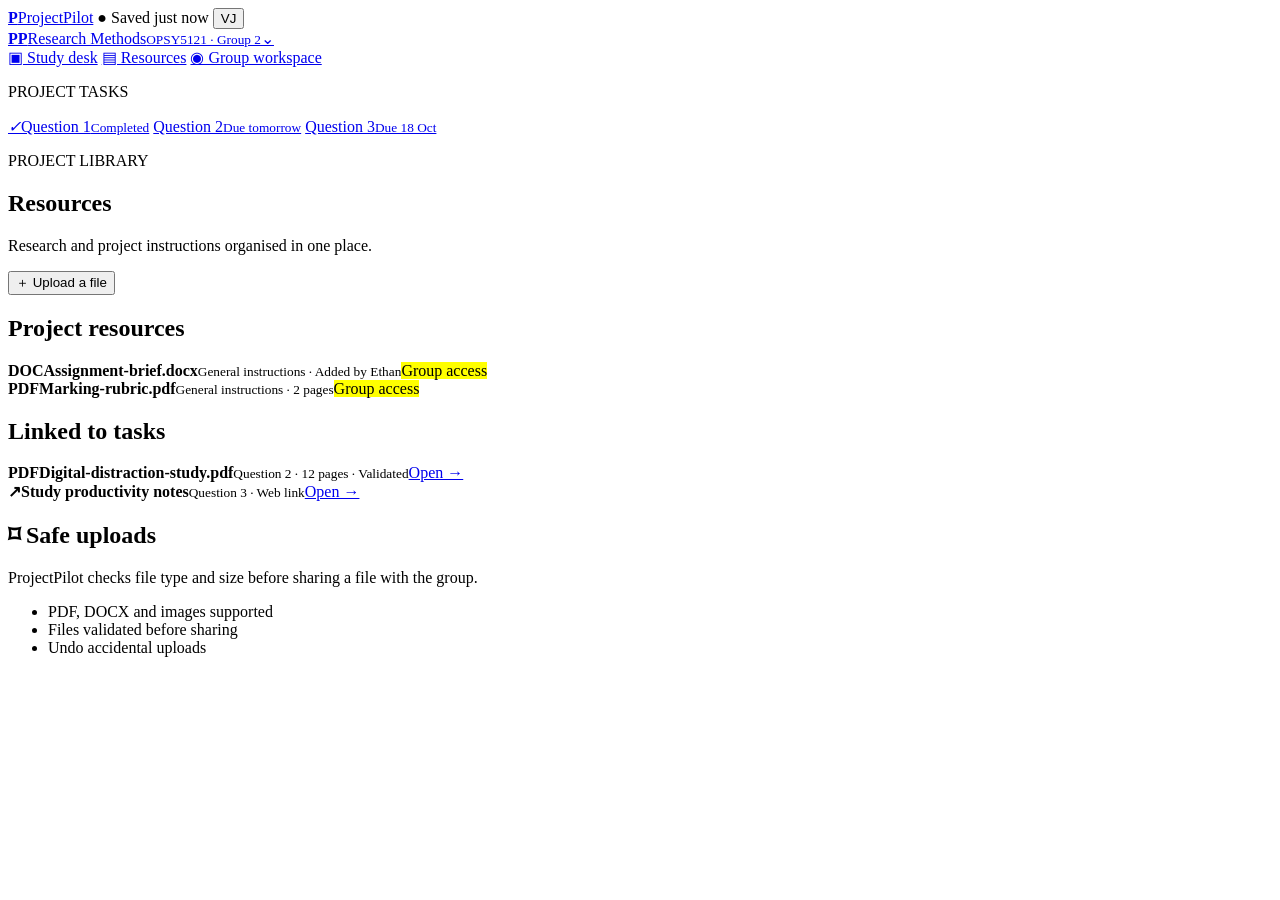
==== services.html @ 94c375c4 "Add services.html with project resources layout This file contains the HTML structure for the servic" ====
<!doctype html>
<html lang="en">
<head>
  <meta charset="utf-8">
  <meta name="viewport" content="width=device-width, initial-scale=1">
  <title>ProjectPilot | Resources</title>
  <link rel="stylesheet" href="css/styles.css">
</head>
<body>
  <header class="top">
    <a class="brand" href="index.html"><b>P</b>ProjectPilot</a>
    <span class="saved">● Saved just now</span>
    <button class="avatar">VJ</button>
  </header>

  <main>
    <aside>
      <a class="project" href="index.html"><b>PP</b><span>Research Methods<small>OPSY5121 · Group 2</small></span>⌄</a>

      <nav>
        <a href="index.html">▣ Study desk</a>
        <a class="active" href="services.html">▤ Resources</a>
        <a href="Users.html">◉ Group workspace</a>
      </nav>

      <section class="tasks">
        <p>PROJECT TASKS</p>
        <a href="index.html?task=q1"><i class="done">✓</i><span>Question 1<small>Completed</small></span></a>
        <a href="index.html?task=q2"><i></i><span>Question 2<small>Due tomorrow</small></span></a>
        <a href="index.html?task=q3"><i></i><span>Question 3<small>Due 18 Oct</small></span></a>
      </section>
    </aside>

    <section class="page">
      <header class="workspace-header">
        <div>
          <p class="eyebrow">PROJECT LIBRARY</p>
          <h1>Resources</h1>
          <p>Research and project instructions organised in one place.</p>
        </div>
        <button class="primary">＋ Upload a file</button>
      </header>

      <div class="resource-layout">
        <div>
          <h2>Project resources</h2>
          <div class="list">
            <article><b class="type doc">DOC</b><span><strong>Assignment-brief.docx</strong><small>General instructions · Added by Ethan</small></span><mark>Group access</mark></article>
            <article><b class="type">PDF</b><span><strong>Marking-rubric.pdf</strong><small>General instructions · 2 pages</small></span><mark>Group access</mark></article>
          </div>

          <h2>Linked to tasks</h2>
          <div class="list">
            <article><b class="type">PDF</b><span><strong>Digital-distraction-study.pdf</strong><small>Question 2 · 12 pages · Validated</small></span><a href="index.html?task=q2">Open →</a></article>
            <article><b class="type doc">↗</b><span><strong>Study productivity notes</strong><small>Question 3 · Web link</small></span><a href="index.html?task=q3">Open →</a></article>
          </div>
        </div>

        <section class="card safe">
          <h2>⌑ Safe uploads</h2>
          <p>ProjectPilot checks file type and size before sharing a file with the group.</p>
          <ul>
            <li>PDF, DOCX and images supported</li>
            <li>Files validated before sharing</li>
            <li>Undo accidental uploads</li>
          </ul>
        </section>
      </div>
    </section>
  </main>
</body>
</html>
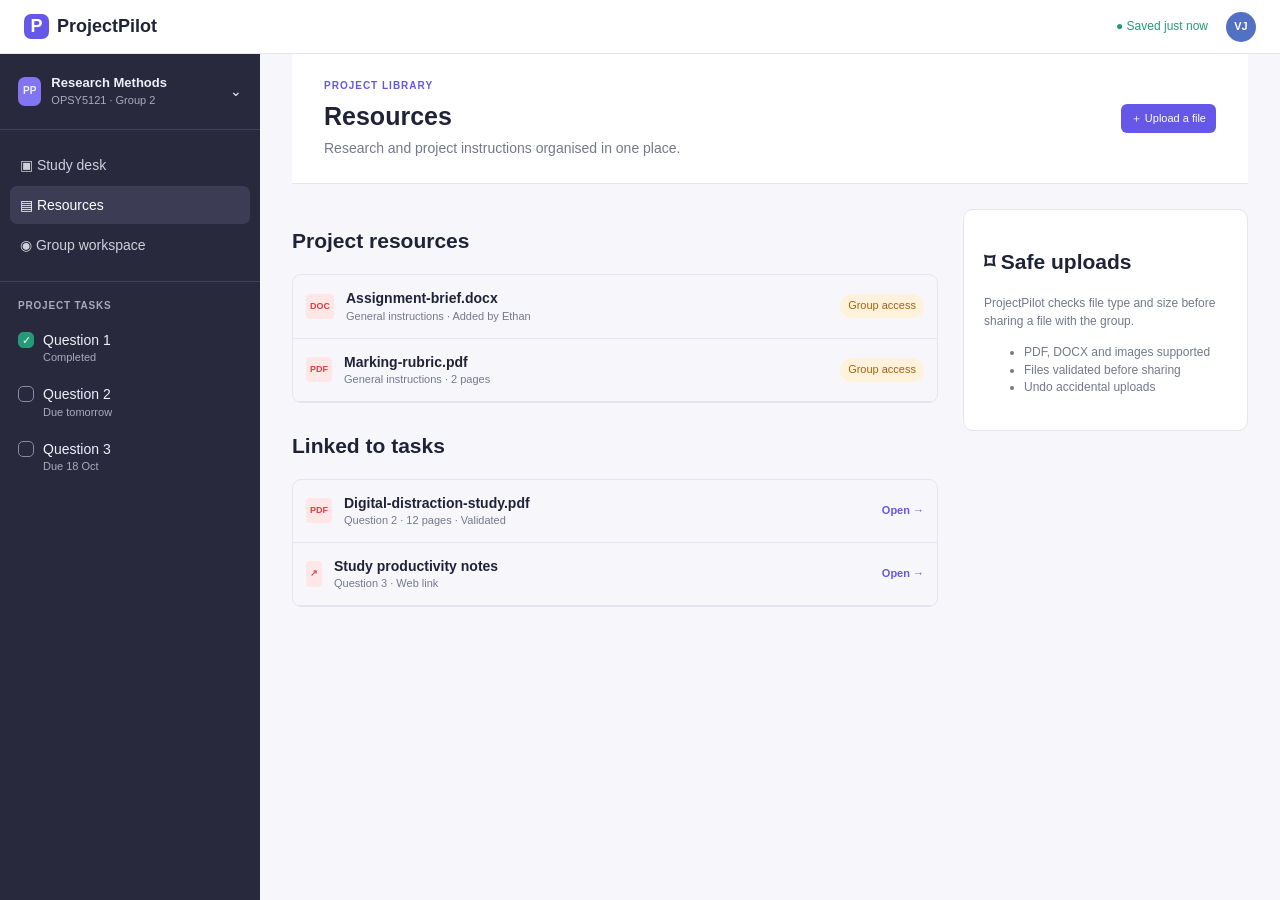
==== commit 00f1cd8c: "Update stylesheet link in services.html" ====
--- a/services.html
+++ b/services.html
@@ -4,7 +4,7 @@
   <meta charset="utf-8">
   <meta name="viewport" content="width=device-width, initial-scale=1">
   <title>ProjectPilot | Resources</title>
-  <link rel="stylesheet" href="css/styles.css">
+  <link rel="stylesheet" href="styles.css">
 </head>
 <body>
   <header class="top">
--- a/styles.css
+++ b/styles.css
@@ -0,0 +1,614 @@
+:root {
+  --ink: #202338;
+  --muted: #74788d;
+  --line: #e4e5ed;
+  --violet: #6558e8;
+  --side: #29293d;
+  --soft: #f7f7fb;
+  --green: #249b76;
+}
+
+* {
+  box-sizing: border-box;
+}
+
+body {
+  margin: 0;
+  color: var(--ink);
+  background: var(--soft);
+  font: 14px/1.45 "Segoe UI", Arial, sans-serif;
+}
+
+a {
+  color: inherit;
+  text-decoration: none;
+}
+
+button {
+  cursor: pointer;
+  font: inherit;
+}
+
+.top {
+  height: 54px;
+  display: flex;
+  align-items: center;
+  gap: 18px;
+  padding: 0 24px;
+  background: white;
+  border-bottom: 1px solid var(--line);
+}
+
+.brand {
+  display: flex;
+  align-items: center;
+  gap: 8px;
+  font-size: 18px;
+  font-weight: 700;
+}
+
+.brand b {
+  width: 25px;
+  height: 25px;
+  color: white;
+  line-height: 25px;
+  text-align: center;
+  background: var(--violet);
+  border-radius: 7px;
+}
+
+.saved {
+  margin-left: auto;
+  color: var(--green);
+  font-size: 12px;
+}
+
+.avatar {
+  width: 30px;
+  height: 30px;
+  color: white;
+  background: #5271c4;
+  border: 0;
+  border-radius: 50%;
+  font-size: 11px;
+  font-weight: bold;
+}
+
+main {
+  display: flex;
+  min-height: calc(100vh - 54px);
+}
+
+aside {
+  width: 260px;
+  display: flex;
+  flex-direction: column;
+  color: #eef0f8;
+  background: var(--side);
+}
+
+.project {
+  display: flex;
+  align-items: center;
+  gap: 10px;
+  padding: 20px 18px;
+  border-bottom: 1px solid #404056;
+}
+
+.project > b {
+  padding: 7px 5px;
+  background: #8175f2;
+  border-radius: 7px;
+  font-size: 10px;
+}
+
+.project span {
+  flex: 1;
+  font-size: 13px;
+  font-weight: bold;
+}
+
+.project small,
+.tasks small {
+  display: block;
+  color: #aaabbd;
+  font-size: 11px;
+  font-weight: normal;
+}
+
+nav {
+  padding: 14px 10px;
+  border-bottom: 1px solid #404056;
+}
+
+nav a {
+  display: block;
+  margin: 2px 0;
+  padding: 9px 10px;
+  color: #ced0dc;
+  border-radius: 7px;
+}
+
+nav a:hover,
+nav .active,
+.tasks a:hover {
+  color: white;
+  background: #3c3c55;
+}
+
+.tasks {
+  flex: 1;
+  padding: 17px 10px;
+}
+
+.tasks p {
+  margin: 0 8px 8px;
+  color: #aaaabd;
+  font-size: 10px;
+  font-weight: bold;
+  letter-spacing: .08em;
+}
+
+.tasks p button {
+  float: right;
+  color: inherit;
+  background: transparent;
+  border: 0;
+}
+
+.tasks a {
+  display: flex;
+  align-items: flex-start;
+  gap: 9px;
+  padding: 9px 8px;
+  border-radius: 7px;
+}
+
+.tasks i {
+  width: 16px;
+  height: 16px;
+  flex: none;
+  margin-top: 2px;
+  border: 1px solid #898b9e;
+  border-radius: 5px;
+}
+
+.tasks .done {
+  color: white;
+  text-align: center;
+  background: var(--green);
+  border-color: var(--green);
+  font-size: 11px;
+  font-style: normal;
+}
+
+.tasks em {
+  margin-left: auto;
+  color: #f0b049;
+  font-style: normal;
+}
+
+aside footer {
+  padding: 10px;
+  border-top: 1px solid #404056;
+}
+
+aside footer button {
+  display: block;
+  width: 100%;
+  padding: 7px;
+  color: #ced0dc;
+  text-align: left;
+  background: transparent;
+  border: 0;
+  font-size: 12px;
+}
+
+.workspace,
+.page {
+  flex: 1;
+  min-width: 0;
+}
+
+.page {
+  padding: 0 32px 32px;
+}
+
+.workspace-header {
+  display: flex;
+  justify-content: space-between;
+  align-items: center;
+  gap: 20px;
+  padding: 25px 32px;
+  background: white;
+  border-bottom: 1px solid var(--line);
+}
+
+.eyebrow {
+  margin: 0;
+  color: var(--violet);
+  font-size: 10px;
+  font-weight: bold;
+  letter-spacing: .1em;
+}
+
+h1 {
+  margin: 4px 0;
+  font-size: 25px;
+}
+
+.workspace-header p:not(.eyebrow) {
+  margin: 0;
+  color: var(--muted);
+}
+
+mark {
+  padding: 4px 8px;
+  color: #a6610d;
+  background: #fff2dd;
+  border-radius: 14px;
+  font-size: 11px;
+}
+
+.metrics {
+  display: flex;
+  gap: 24px;
+  color: var(--muted);
+  font-size: 10px;
+}
+
+.metrics span {
+  min-width: 120px;
+}
+
+.metrics b,
+.metrics small {
+  display: block;
+  margin: 3px 0;
+  color: var(--ink);
+}
+
+.metrics i {
+  display: block;
+  height: 5px;
+  background: #e9e8f6;
+  border-radius: 5px;
+}
+
+.metrics u {
+  display: block;
+  width: 25%;
+  height: 100%;
+  background: var(--violet);
+  border-radius: 5px;
+}
+
+.desk {
+  display: grid;
+  grid-template-columns: minmax(0, 1fr) 310px;
+  gap: 18px;
+  padding: 22px 26px 90px;
+}
+
+.card {
+  background: white;
+  border: 1px solid var(--line);
+  border-radius: 10px;
+}
+
+.toolbar {
+  display: flex;
+  gap: 4px;
+  align-items: center;
+  height: 46px;
+  padding: 0 10px;
+  border-bottom: 1px solid var(--line);
+}
+
+.toolbar button,
+.resource-panel button {
+  padding: 5px 7px;
+  background: transparent;
+  border: 0;
+}
+
+.toolbar span {
+  margin-left: auto;
+  color: var(--muted);
+  font-size: 11px;
+}
+
+.document {
+  min-height: 510px;
+  padding: 42px 10%;
+  font-family: Georgia, serif;
+  font-size: 15px;
+  line-height: 1.8;
+  outline: none;
+}
+
+.document > p {
+  color: var(--violet);
+  font-family: "Segoe UI", Arial, sans-serif;
+  font-size: 10px;
+  font-weight: bold;
+  letter-spacing: .1em;
+}
+
+.editor footer {
+  padding: 10px 15px;
+  color: var(--muted);
+  border-top: 1px solid var(--line);
+  font-size: 11px;
+}
+
+.editor footer span {
+  float: right;
+}
+
+.tabs {
+  display: flex;
+  gap: 18px;
+  padding: 14px 14px 8px;
+  border-bottom: 1px solid var(--line);
+}
+
+.tabs b {
+  color: var(--violet);
+  border-bottom: 2px solid var(--violet);
+}
+
+.tabs i {
+  padding: 1px 5px;
+  background: #eeeefa;
+  border-radius: 10px;
+  font-size: 10px;
+  font-style: normal;
+}
+
+.pdf {
+  padding: 14px;
+}
+
+.pdf header {
+  display: flex;
+  gap: 9px;
+  align-items: center;
+  font-size: 11px;
+}
+
+.pdf header > strong,
+.type {
+  padding: 6px 4px;
+  color: #df4141;
+  background: #ffe7e7;
+  border-radius: 4px;
+  font-size: 9px;
+}
+
+.pdf header span {
+  flex: 1;
+}
+
+.pdf header span > * {
+  display: block;
+}
+
+.paper {
+  margin-top: 13px;
+  padding: 17px;
+  background: #fffefa;
+  border: 1px solid #e9e5dd;
+  font: 11px/1.55 Georgia, serif;
+}
+
+.paper mark {
+  display: block;
+  margin-top: 10px;
+  background: #fff1a4;
+}
+
+.note {
+  margin: 0 14px 14px;
+  padding: 11px;
+  background: #f5f2ff;
+  border-radius: 7px;
+  font-size: 12px;
+}
+
+.note b {
+  color: var(--violet);
+  font-size: 10px;
+}
+
+.link-button {
+  width: calc(100% - 28px);
+  margin: 0 14px 15px;
+  padding: 9px !important;
+  color: var(--violet);
+  background: white !important;
+  border: 1px dashed #b8b4dd !important;
+  border-radius: 6px;
+}
+
+.timer {
+  position: fixed;
+  right: 20px;
+  bottom: 18px;
+  display: flex;
+  gap: 12px;
+  align-items: center;
+  padding: 10px 12px;
+  color: white;
+  background: #29283e;
+  border-radius: 9px;
+}
+
+.timer button,
+.primary {
+  padding: 7px 10px;
+  color: white;
+  background: var(--violet);
+  border: 0;
+  border-radius: 6px;
+  font-size: 11px;
+}
+
+.resource-layout {
+  display: grid;
+  grid-template-columns: minmax(0, 1fr) 285px;
+  gap: 25px;
+  margin-top: 25px;
+}
+
+.list {
+  overflow: hidden;
+  margin-bottom: 28px;
+  border: 1px solid var(--line);
+  border-radius: 9px;
+}
+
+.list article,
+.members article {
+  display: flex;
+  gap: 12px;
+  align-items: center;
+  padding: 13px;
+  border-bottom: 1px solid var(--line);
+}
+
+.list span {
+  flex: 1;
+}
+
+.list strong,
+.list small {
+  display: block;
+}
+
+.list small {
+  color: var(--muted);
+  font-size: 11px;
+}
+
+.list a {
+  color: var(--violet);
+  font-size: 11px;
+  font-weight: bold;
+}
+
+.safe {
+  align-self: start;
+  padding: 20px;
+}
+
+.safe p,
+.safe li {
+  color: var(--muted);
+  font-size: 12px;
+}
+
+.summary {
+  display: grid;
+  grid-template-columns: repeat(3, 1fr);
+  gap: 13px;
+  max-width: 900px;
+  margin: 25px 0;
+}
+
+.summary article {
+  padding: 16px;
+  background: white;
+  border: 1px solid var(--line);
+  border-radius: 9px;
+}
+
+.summary small,
+.summary span {
+  display: block;
+  color: var(--muted);
+  font-size: 10px;
+}
+
+.summary b {
+  display: block;
+  margin: 3px 0;
+  font-size: 22px;
+}
+
+.members {
+  max-width: 900px;
+  padding: 19px;
+}
+
+.members article {
+  display: grid;
+  grid-template-columns: 34px 1fr 130px 110px;
+}
+
+.members .avatar {
+  display: grid;
+  width: 32px;
+  height: 32px;
+  place-items: center;
+  font-style: normal;
+}
+
+.one { background: #8765bd; }
+.two { background: #5271c4; }
+.three { background: #df8b3e; }
+.four { background: #46a77f; }
+
+.members span b,
+.members span small {
+  display: block;
+}
+
+.members span small {
+  color: var(--muted);
+  font-size: 10px;
+}
+
+.members em {
+  color: var(--green);
+  font-size: 10px;
+  font-style: normal;
+  font-weight: bold;
+}
+
+.members .progress {
+  color: #b07316;
+}
+
+@media (max-width: 850px) {
+  aside {
+    width: 210px;
+  }
+
+  .desk,
+  .resource-layout {
+    grid-template-columns: 1fr;
+  }
+
+  .metrics {
+    display: none;
+  }
+}
+
+@media (max-width: 650px) {
+  aside {
+    display: none;
+  }
+
+  .page {
+    padding: 0 15px 25px;
+  }
+
+  .workspace-header {
+    padding: 18px;
+  }
+
+  .summary {
+    grid-template-columns: 1fr;
+  }
+}
